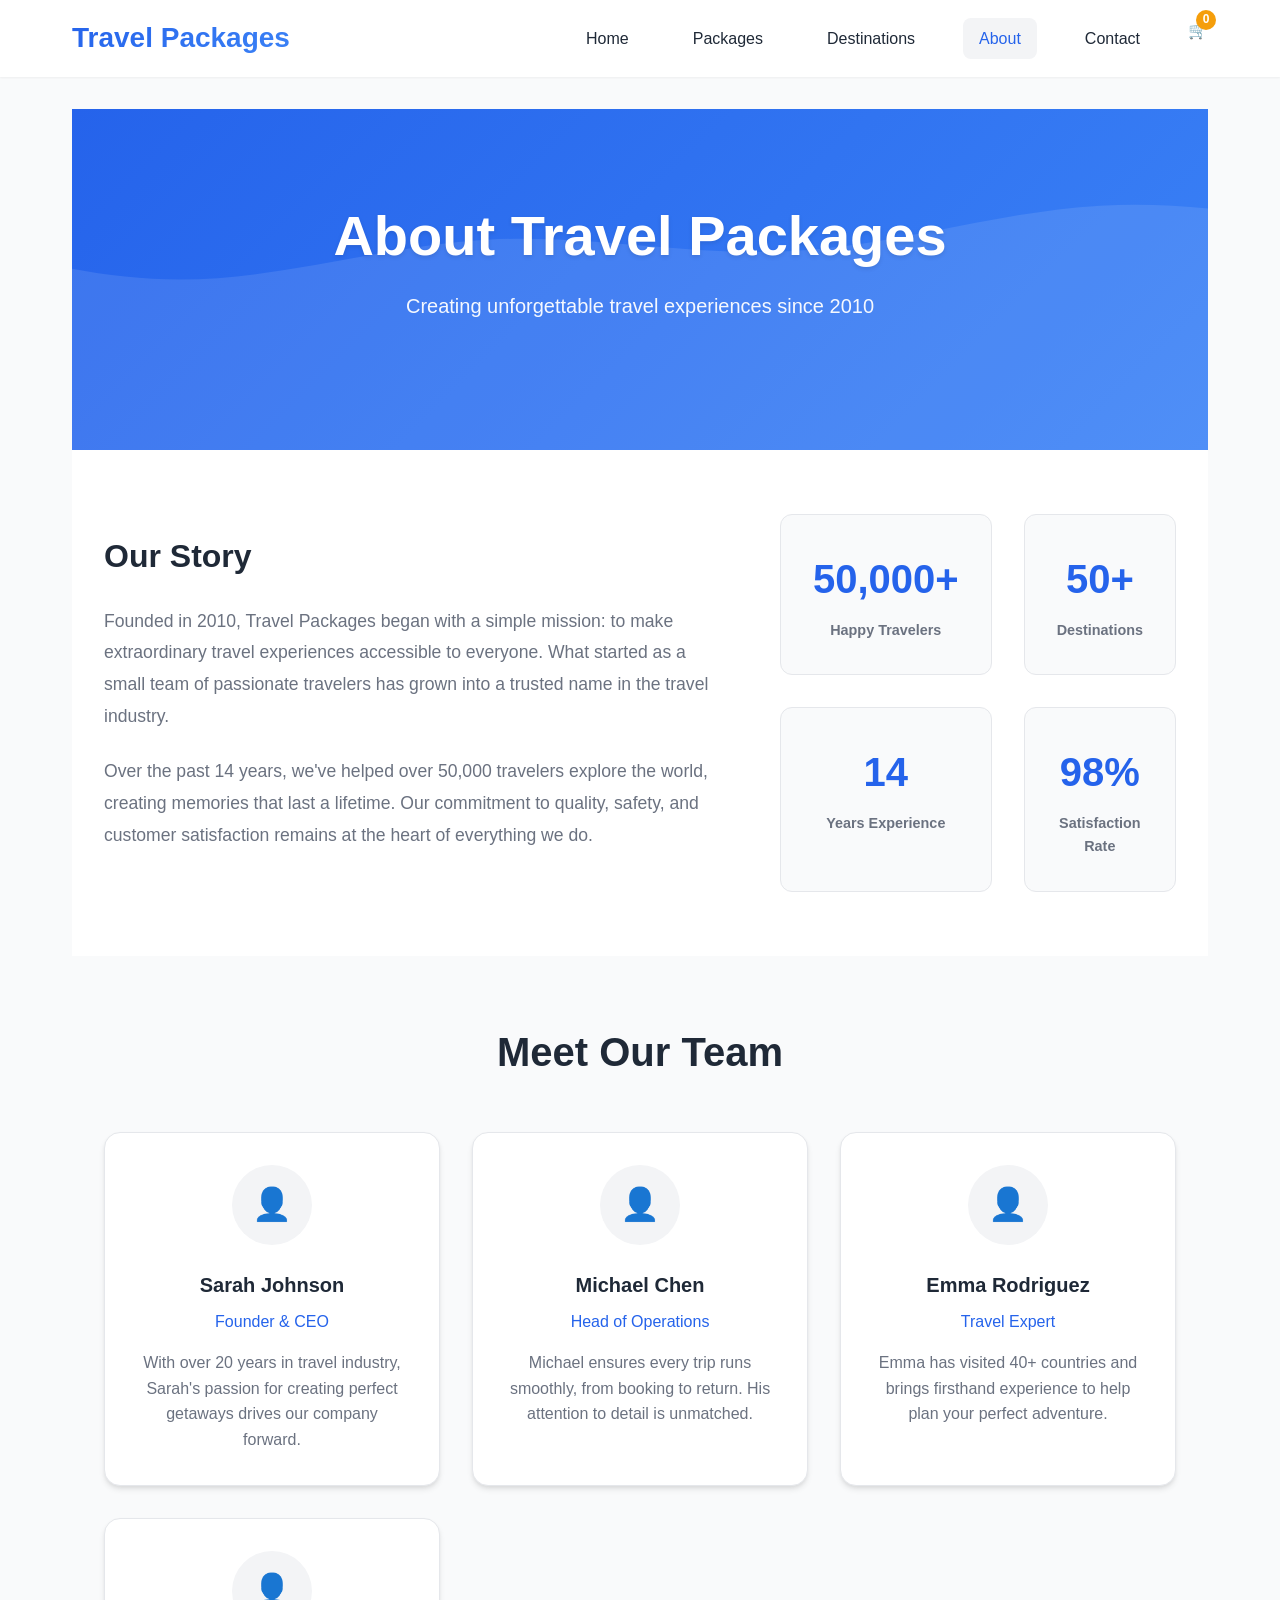
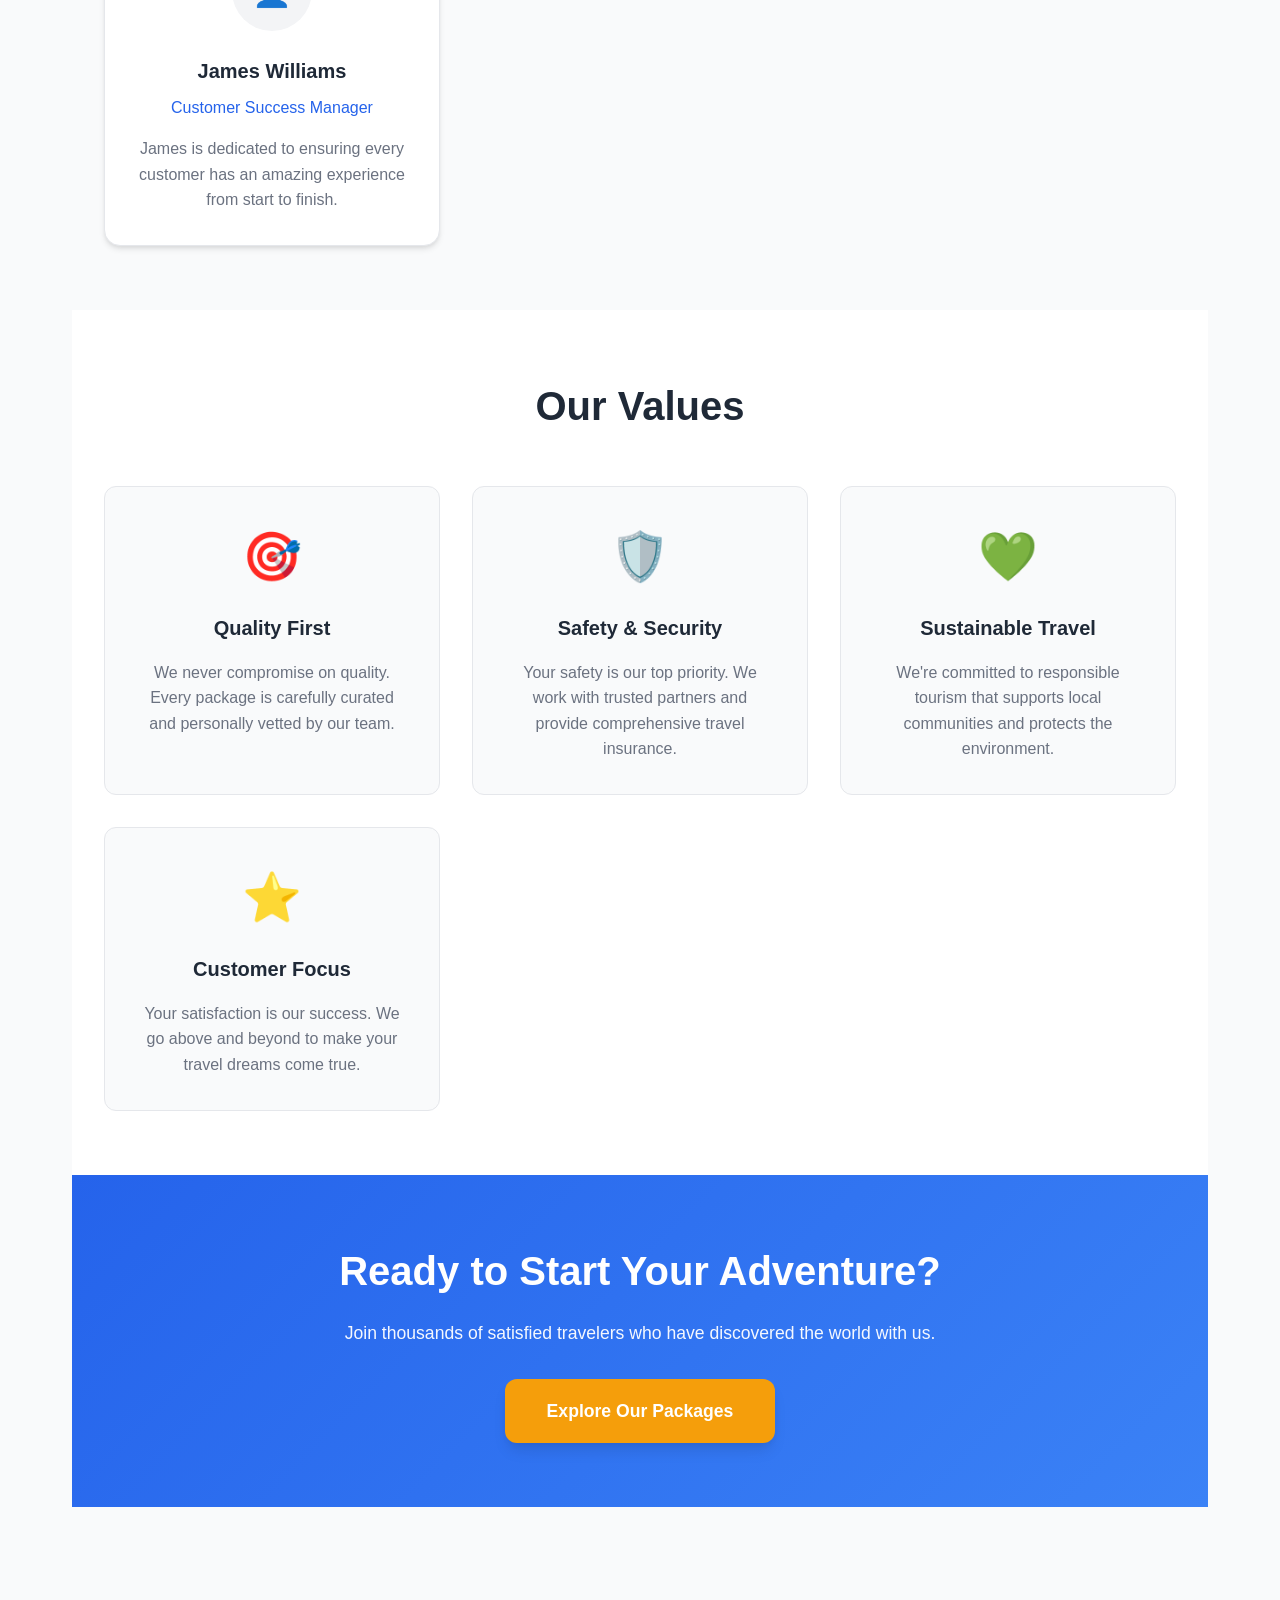
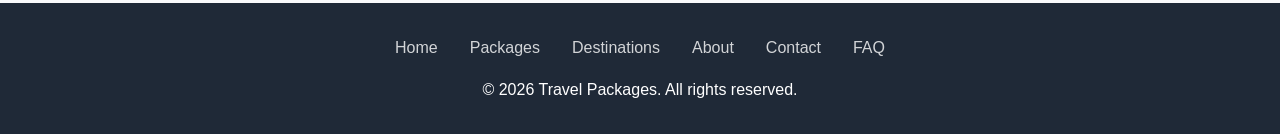
==== about.html @ 9e5606fc "Enhance travel website with modern design, shopping cart, and additional pages - Modern design with " ====
<!DOCTYPE html>
<html lang="en">
<head>
  <meta charset="UTF-8">
  <meta name="viewport" content="width=device-width, initial-scale=1.0">
  <title>About Us - Travel Packages</title>
  <link rel="stylesheet" href="style.css">
</head>
<body>
  <header>
    <div class="header-container">
      <h1>Travel Packages</h1>
      <button class="mobile-menu-toggle" aria-label="Toggle menu">☰</button>
      <nav>
        <a href="index.html">Home</a>
        <a href="packages.html">Packages</a>
        <a href="destinations.html">Destinations</a>
        <a href="about.html" class="active">About</a>
        <a href="contact.html">Contact</a>
        <div class="cart-icon">
          🛒
          <span class="cart-count">0</span>
        </div>
      </nav>
    </div>
  </header>
  <main>
    <section class="hero">
      <div class="hero-content">
        <h2>About Travel Packages</h2>
        <p>Creating unforgettable travel experiences since 2010</p>
      </div>
    </section>
    
    <section class="about-story">
      <div class="about-content">
        <div class="about-text">
          <h3>Our Story</h3>
          <p>Founded in 2010, Travel Packages began with a simple mission: to make extraordinary travel experiences accessible to everyone. What started as a small team of passionate travelers has grown into a trusted name in the travel industry.</p>
          <p>Over the past 14 years, we've helped over 50,000 travelers explore the world, creating memories that last a lifetime. Our commitment to quality, safety, and customer satisfaction remains at the heart of everything we do.</p>
        </div>
        <div class="about-stats">
          <div class="stat">
            <div class="stat-number">50,000+</div>
            <div class="stat-label">Happy Travelers</div>
          </div>
          <div class="stat">
            <div class="stat-number">50+</div>
            <div class="stat-label">Destinations</div>
          </div>
          <div class="stat">
            <div class="stat-number">14</div>
            <div class="stat-label">Years Experience</div>
          </div>
          <div class="stat">
            <div class="stat-number">98%</div>
            <div class="stat-label">Satisfaction Rate</div>
          </div>
        </div>
      </div>
    </section>
    
    <section class="team-section">
      <h2>Meet Our Team</h2>
      <div class="team-grid">
        <div class="team-member">
          <div class="member-avatar">👤</div>
          <h3>Sarah Johnson</h3>
          <p class="member-title">Founder & CEO</p>
          <p class="member-bio">With over 20 years in travel industry, Sarah's passion for creating perfect getaways drives our company forward.</p>
        </div>
        <div class="team-member">
          <div class="member-avatar">👤</div>
          <h3>Michael Chen</h3>
          <p class="member-title">Head of Operations</p>
          <p class="member-bio">Michael ensures every trip runs smoothly, from booking to return. His attention to detail is unmatched.</p>
        </div>
        <div class="team-member">
          <div class="member-avatar">👤</div>
          <h3>Emma Rodriguez</h3>
          <p class="member-title">Travel Expert</p>
          <p class="member-bio">Emma has visited 40+ countries and brings firsthand experience to help plan your perfect adventure.</p>
        </div>
        <div class="team-member">
          <div class="member-avatar">👤</div>
          <h3>James Williams</h3>
          <p class="member-title">Customer Success Manager</p>
          <p class="member-bio">James is dedicated to ensuring every customer has an amazing experience from start to finish.</p>
        </div>
      </div>
    </section>
    
    <section class="values-section">
      <h2>Our Values</h2>
      <div class="values-grid">
        <div class="value">
          <div class="value-icon">🎯</div>
          <h3>Quality First</h3>
          <p>We never compromise on quality. Every package is carefully curated and personally vetted by our team.</p>
        </div>
        <div class="value">
          <div class="value-icon">🛡️</div>
          <h3>Safety & Security</h3>
          <p>Your safety is our top priority. We work with trusted partners and provide comprehensive travel insurance.</p>
        </div>
        <div class="value">
          <div class="value-icon">💚</div>
          <h3>Sustainable Travel</h3>
          <p>We're committed to responsible tourism that supports local communities and protects the environment.</p>
        </div>
        <div class="value">
          <div class="value-icon">⭐</div>
          <h3>Customer Focus</h3>
          <p>Your satisfaction is our success. We go above and beyond to make your travel dreams come true.</p>
        </div>
      </div>
    </section>
    
    <section class="cta-section">
      <h2>Ready to Start Your Adventure?</h2>
      <p>Join thousands of satisfied travelers who have discovered the world with us.</p>
      <a href="packages.html" class="cta">Explore Our Packages</a>
    </section>
  </main>
  <footer>
    <div class="footer-content">
      <div class="footer-links">
        <a href="index.html">Home</a>
        <a href="packages.html">Packages</a>
        <a href="destinations.html">Destinations</a>
        <a href="about.html">About</a>
        <a href="contact.html">Contact</a>
        <a href="faq.html">FAQ</a>
      </div>
      <p>&copy; 2026 Travel Packages. All rights reserved.</p>
    </div>
  </footer>
  
  <script src="main.js"></script>
</body>
</html>
---- style.css ----
/* Modern CSS Reset and Variables */
:root {
  --primary-color: #2563eb;
  --primary-dark: #1e40af;
  --primary-light: #3b82f6;
  --secondary-color: #10b981;
  --accent-color: #f59e0b;
  --text-primary: #1f2937;
  --text-secondary: #6b7280;
  --text-light: #9ca3af;
  --bg-primary: #ffffff;
  --bg-secondary: #f9fafb;
  --bg-tertiary: #f3f4f6;
  --border-color: #e5e7eb;
  --shadow-sm: 0 1px 2px 0 rgba(0, 0, 0, 0.05);
  --shadow-md: 0 4px 6px -1px rgba(0, 0, 0, 0.1), 0 2px 4px -1px rgba(0, 0, 0, 0.06);
  --shadow-lg: 0 10px 15px -3px rgba(0, 0, 0, 0.1), 0 4px 6px -2px rgba(0, 0, 0, 0.05);
  --shadow-xl: 0 20px 25px -5px rgba(0, 0, 0, 0.1), 0 10px 10px -5px rgba(0, 0, 0, 0.04);
  --radius-sm: 0.375rem;
  --radius-md: 0.5rem;
  --radius-lg: 0.75rem;
  --radius-xl: 1rem;
}

* {
  box-sizing: border-box;
  margin: 0;
  padding: 0;
}

body {
  font-family: -apple-system, BlinkMacSystemFont, 'Segoe UI', Roboto, 'Helvetica Neue', Arial, sans-serif;
  line-height: 1.6;
  color: var(--text-primary);
  background: var(--bg-secondary);
  -webkit-font-smoothing: antialiased;
  -moz-osx-font-smoothing: grayscale;
}
/* Header and Navigation */
header {
  background: var(--bg-primary);
  color: var(--text-primary);
  padding: 1rem 0;
  box-shadow: var(--shadow-sm);
  position: sticky;
  top: 0;
  z-index: 100;
  -webkit-backdrop-filter: blur(10px);
  backdrop-filter: blur(10px);
  background: rgba(255, 255, 255, 0.95);
}

.header-container {
  max-width: 1200px;
  margin: 0 auto;
  padding: 0 2rem;
  display: flex;
  justify-content: space-between;
  align-items: center;
}

header h1 {
  font-size: 1.75rem;
  font-weight: 700;
  background: linear-gradient(135deg, var(--primary-color), var(--primary-light));
  -webkit-background-clip: text;
  -webkit-text-fill-color: transparent;
  background-clip: text;
}

nav {
  display: flex;
  gap: 2rem;
}

nav a {
  color: var(--text-primary);
  text-decoration: none;
  font-weight: 500;
  padding: 0.5rem 1rem;
  border-radius: var(--radius-md);
  transition: all 0.3s ease;
  position: relative;
}

nav a:hover {
  color: var(--primary-color);
  background: var(--bg-tertiary);
}

nav a.active {
  color: var(--primary-color);
  background: var(--bg-tertiary);
}

/* Mobile Menu Toggle */
.mobile-menu-toggle {
  display: none;
  background: none;
  border: none;
  font-size: 1.5rem;
  cursor: pointer;
  color: var(--text-primary);
}
/* Hero Section */
.hero {
  background: linear-gradient(135deg, var(--primary-color), var(--primary-light));
  color: white;
  padding: 6rem 2rem;
  text-align: center;
  position: relative;
  overflow: hidden;
}

.hero::before {
  content: '';
  position: absolute;
  top: 0;
  left: 0;
  right: 0;
  bottom: 0;
  background: url('data:image/svg+xml,<svg xmlns="http://www.w3.org/2000/svg" viewBox="0 0 1440 320"><path fill="%23ffffff" fill-opacity="0.1" d="M0,96L48,112C96,128,192,160,288,160C384,160,480,128,576,122.7C672,117,768,139,864,133.3C960,128,1056,96,1152,90.7C1248,85,1344,107,1392,117.3L1440,128L1440,320L1392,320C1344,320,1248,320,1152,320C1056,320,960,320,864,320C768,320,672,320,576,320C480,320,384,320,288,320C192,320,96,320,48,320L0,320Z"></path></svg>') no-repeat bottom;
  background-size: cover;
}

.hero-content {
  position: relative;
  z-index: 1;
  max-width: 800px;
  margin: 0 auto;
}

.hero h2 {
  font-size: 3.5rem;
  font-weight: 800;
  margin-bottom: 1.5rem;
  line-height: 1.1;
  text-shadow: 0 2px 4px rgba(0,0,0,0.1);
}

.hero p {
  font-size: 1.25rem;
  margin-bottom: 2rem;
  opacity: 0.95;
  font-weight: 400;
}

.cta {
  display: inline-block;
  padding: 1rem 2.5rem;
  background: var(--accent-color);
  color: white;
  border-radius: var(--radius-lg);
  text-decoration: none;
  font-weight: 600;
  font-size: 1.1rem;
  transition: all 0.3s ease;
  box-shadow: var(--shadow-lg);
  border: 2px solid transparent;
}

.cta:hover {
  transform: translateY(-2px);
  box-shadow: var(--shadow-xl);
  background: #dc2626;
}
/* Main Content Layout */
main {
  max-width: 1200px;
  margin: 0 auto;
  padding: 2rem;
  min-height: calc(100vh - 200px);
}

/* Package Cards */
.packages {
  display: grid;
  grid-template-columns: repeat(auto-fit, minmax(320px, 1fr));
  gap: 2rem;
  margin: 3rem 0;
}

.package {
  background: var(--bg-primary);
  border-radius: var(--radius-xl);
  box-shadow: var(--shadow-md);
  padding: 2rem;
  text-align: center;
  transition: all 0.3s ease;
  position: relative;
  overflow: hidden;
  border: 1px solid var(--border-color);
}

.package::before {
  content: '';
  position: absolute;
  top: 0;
  left: 0;
  right: 0;
  height: 4px;
  background: linear-gradient(90deg, var(--primary-color), var(--primary-light));
}

.package:hover {
  transform: translateY(-8px);
  box-shadow: var(--shadow-xl);
}

.package h3 {
  font-size: 1.5rem;
  font-weight: 700;
  margin-bottom: 1rem;
  color: var(--text-primary);
}

.package p {
  color: var(--text-secondary);
  margin-bottom: 1.5rem;
  line-height: 1.6;
}

.price {
  display: block;
  font-size: 2rem;
  font-weight: 800;
  color: var(--primary-color);
  margin: 1.5rem 0;
  position: relative;
}

.price::before {
  content: '£';
  font-size: 1.2rem;
  position: relative;
  top: -0.5rem;
}

.package-features {
  list-style: none;
  margin: 1.5rem 0;
  text-align: left;
}

.package-features li {
  padding: 0.5rem 0;
  color: var(--text-secondary);
  position: relative;
  padding-left: 1.5rem;
}

.package-features li::before {
  content: '✓';
  position: absolute;
  left: 0;
  color: var(--secondary-color);
  font-weight: bold;
}

/* Buttons */
button, .btn {
  background: linear-gradient(135deg, var(--primary-color), var(--primary-light));
  color: white;
  border: none;
  padding: 0.75rem 2rem;
  border-radius: var(--radius-md);
  cursor: pointer;
  font-size: 1rem;
  font-weight: 600;
  transition: all 0.3s ease;
  box-shadow: var(--shadow-md);
  text-decoration: none;
  display: inline-block;
}

button:hover, .btn:hover {
  transform: translateY(-2px);
  box-shadow: var(--shadow-lg);
  background: linear-gradient(135deg, var(--primary-dark), var(--primary-color));
}

button:active, .btn:active {
  transform: translateY(0);
}

.btn-secondary {
  background: var(--bg-tertiary);
  color: var(--text-primary);
}

.btn-secondary:hover {
  background: var(--border-color);
}
/* Contact Form */
.contact-form {
  max-width: 600px;
  margin: 3rem auto;
  background: var(--bg-primary);
  padding: 2.5rem;
  border-radius: var(--radius-xl);
  box-shadow: var(--shadow-lg);
  border: 1px solid var(--border-color);
}

.form-group {
  margin-bottom: 1.5rem;
}

.contact-form label {
  display: block;
  margin-bottom: 0.5rem;
  font-weight: 600;
  color: var(--text-primary);
}

.contact-form input,
.contact-form textarea {
  width: 100%;
  padding: 0.75rem 1rem;
  border: 2px solid var(--border-color);
  border-radius: var(--radius-md);
  font-size: 1rem;
  transition: all 0.3s ease;
  font-family: inherit;
}

.contact-form input:focus,
.contact-form textarea:focus {
  outline: none;
  border-color: var(--primary-color);
  box-shadow: 0 0 0 3px rgba(37, 99, 235, 0.1);
}

.contact-form textarea {
  resize: vertical;
  min-height: 120px;
}

.form-error {
  color: #dc2626;
  font-size: 0.875rem;
  margin-top: 0.25rem;
  display: none;
}

.form-error.show {
  display: block;
}

.form-success {
  background: #10b981;
  color: white;
  padding: 1rem;
  border-radius: var(--radius-md);
  margin-bottom: 1rem;
  display: none;
}

.form-success.show {
  display: block;
}

/* Footer */
footer {
  background: var(--text-primary);
  color: var(--bg-primary);
  text-align: center;
  padding: 2rem 0;
  margin-top: 4rem;
}

.footer-content {
  max-width: 1200px;
  margin: 0 auto;
  padding: 0 2rem;
}

.footer-links {
  display: flex;
  justify-content: center;
  gap: 2rem;
  margin-bottom: 1rem;
}

.footer-links a {
  color: var(--bg-primary);
  text-decoration: none;
  opacity: 0.8;
  transition: opacity 0.3s ease;
}

.footer-links a:hover {
  opacity: 1;
}

/* Responsive Design */
@media (max-width: 768px) {
  .header-container {
    flex-direction: column;
    gap: 1rem;
  }
  
  .mobile-menu-toggle {
    display: block;
    position: absolute;
    top: 1rem;
    right: 2rem;
  }
  
  nav {
    display: none;
    position: absolute;
    top: 100%;
    left: 0;
    right: 0;
    background: var(--bg-primary);
    flex-direction: column;
    padding: 1rem;
    box-shadow: var(--shadow-lg);
    border-top: 1px solid var(--border-color);
  }
  
  nav.active {
    display: flex;
  }
  
  nav a {
    padding: 1rem;
    border-bottom: 1px solid var(--border-color);
  }
  
  .hero {
    padding: 4rem 1rem;
  }
  
  .hero h2 {
    font-size: 2.5rem;
  }
  
  .hero p {
    font-size: 1.1rem;
  }
  
  .packages {
    grid-template-columns: 1fr;
    gap: 1.5rem;
    margin: 2rem 0;
  }
  
  .package {
    padding: 1.5rem;
  }
  
  .contact-form {
    margin: 2rem 1rem;
    padding: 1.5rem;
  }
  
  .footer-links {
    flex-direction: column;
    gap: 1rem;
  }
  
  main {
    padding: 1rem;
  }
}

@media (max-width: 480px) {
  .hero h2 {
    font-size: 2rem;
  }
  
  .hero p {
    font-size: 1rem;
  }
  
  .cta {
    padding: 0.75rem 1.5rem;
    font-size: 1rem;
  }
  
  .package {
    padding: 1rem;
  }
  
  .price {
    font-size: 1.5rem;
  }
}

/* Loading and Animation States */
.loading {
  opacity: 0.6;
  pointer-events: none;
}

.fade-in {
  animation: fadeIn 0.5s ease-in;
}

@keyframes fadeIn {
  from {
    opacity: 0;
    transform: translateY(20px);
  }
  to {
    opacity: 1;
    transform: translateY(0);
  }
}

/* Cart and Booking Styles */
.cart-icon {
  position: relative;
  cursor: pointer;
}

.cart-count {
  position: absolute;
  top: -8px;
  right: -8px;
  background: var(--accent-color);
  color: white;
  border-radius: 50%;
  width: 20px;
  height: 20px;
  display: flex;
  align-items: center;
  justify-content: center;
  font-size: 0.75rem;
  font-weight: bold;
}

.cart-sidebar {
  position: fixed;
  top: 0;
  right: -400px;
  width: 400px;
  height: 100vh;
  background: var(--bg-primary);
  box-shadow: var(--shadow-xl);
  transition: right 0.3s ease;
  z-index: 1000;
  overflow-y: auto;
}

.cart-sidebar.open {
  right: 0;
}

.cart-header {
  padding: 1.5rem;
  border-bottom: 1px solid var(--border-color);
  display: flex;
  justify-content: space-between;
  align-items: center;
}

.cart-items {
  padding: 1.5rem;
}

.cart-empty {
  text-align: center;
  padding: 2rem;
  color: var(--text-secondary);
}

.cart-footer {
  position: absolute;
  bottom: 0;
  left: 0;
  right: 0;
  padding: 1.5rem;
  border-top: 1px solid var(--border-color);
  background: var(--bg-primary);
}

.cart-total {
  font-size: 1.25rem;
  font-weight: 700;
  margin-bottom: 1rem;
  color: var(--text-primary);
}

.overlay {
  position: fixed;
  top: 0;
  left: 0;
  right: 0;
  bottom: 0;
  background: rgba(0, 0, 0, 0.5);
  z-index: 999;
  display: none;
}

.overlay.show {
  display: block;
}

/* Features Section */
.features {
  padding: 4rem 2rem;
  background: var(--bg-primary);
}

.features h2 {
  text-align: center;
  font-size: 2.5rem;
  font-weight: 700;
  margin-bottom: 3rem;
  color: var(--text-primary);
}

.features-grid {
  display: grid;
  grid-template-columns: repeat(auto-fit, minmax(280px, 1fr));
  gap: 2rem;
  max-width: 1200px;
  margin: 0 auto;
}

.feature {
  text-align: center;
  padding: 2rem;
  background: var(--bg-secondary);
  border-radius: var(--radius-lg);
  transition: all 0.3s ease;
  border: 1px solid var(--border-color);
}

.feature:hover {
  transform: translateY(-4px);
  box-shadow: var(--shadow-lg);
}

.feature-icon {
  font-size: 3rem;
  margin-bottom: 1rem;
  display: block;
}

.feature h3 {
  font-size: 1.25rem;
  font-weight: 600;
  margin-bottom: 1rem;
  color: var(--text-primary);
}

.feature p {
  color: var(--text-secondary);
  line-height: 1.6;
}

/* Popular Packages Section */
.popular-packages {
  padding: 4rem 2rem;
  background: var(--bg-secondary);
}

.popular-packages h2 {
  text-align: center;
  font-size: 2.5rem;
  font-weight: 700;
  margin-bottom: 3rem;
  color: var(--text-primary);
}

/* Contact Page Styles */
.contact-section {
  padding: 4rem 2rem;
  max-width: 1200px;
  margin: 0 auto;
}

.contact-header {
  text-align: center;
  margin-bottom: 3rem;
}

.contact-header h2 {
  font-size: 2.5rem;
  font-weight: 700;
  margin-bottom: 1rem;
  color: var(--text-primary);
}

.contact-header p {
  font-size: 1.1rem;
  color: var(--text-secondary);
  max-width: 600px;
  margin: 0 auto;
}

.contact-content {
  display: grid;
  grid-template-columns: 1fr 2fr;
  gap: 3rem;
  align-items: start;
}

.contact-info {
  background: var(--bg-primary);
  padding: 2rem;
  border-radius: var(--radius-xl);
  box-shadow: var(--shadow-md);
  border: 1px solid var(--border-color);
}

.contact-info h3 {
  font-size: 1.5rem;
  font-weight: 600;
  margin-bottom: 1.5rem;
  color: var(--text-primary);
}

.contact-item {
  margin-bottom: 1rem;
  padding: 0.75rem 0;
  border-bottom: 1px solid var(--border-color);
}

.contact-item:last-child {
  border-bottom: none;
}

.contact-item strong {
  color: var(--text-primary);
  margin-right: 0.5rem;
}

/* Form Select Styling */
.contact-form select {
  width: 100%;
  padding: 0.75rem 1rem;
  border: 2px solid var(--border-color);
  border-radius: var(--radius-md);
  font-size: 1rem;
  transition: all 0.3s ease;
  font-family: inherit;
  background: var(--bg-primary);
  cursor: pointer;
}

.contact-form select:focus {
  outline: none;
  border-color: var(--primary-color);
  box-shadow: 0 0 0 3px rgba(37, 99, 235, 0.1);
}

@media (max-width: 768px) {
  .contact-content {
    grid-template-columns: 1fr;
    gap: 2rem;
  }
  
  .contact-section {
    padding: 2rem 1rem;
  }
}

/* Package Filters */
.packages-header {
  text-align: center;
  margin-bottom: 3rem;
  padding: 2rem;
}

.packages-header h2 {
  font-size: 2.5rem;
  font-weight: 700;
  margin-bottom: 1rem;
  color: var(--text-primary);
}

.packages-header p {
  font-size: 1.1rem;
  color: var(--text-secondary);
  max-width: 800px;
  margin: 0 auto 2rem;
}

.package-filters {
  display: flex;
  justify-content: center;
  gap: 1rem;
  flex-wrap: wrap;
  margin-bottom: 2rem;
}

.filter-btn {
  background: var(--bg-primary);
  color: var(--text-primary);
  border: 2px solid var(--border-color);
  padding: 0.5rem 1.5rem;
  border-radius: var(--radius-md);
  cursor: pointer;
  font-size: 0.9rem;
  font-weight: 500;
  transition: all 0.3s ease;
}

.filter-btn:hover {
  border-color: var(--primary-color);
  color: var(--primary-color);
}

.filter-btn.active {
  background: var(--primary-color);
  color: white;
  border-color: var(--primary-color);
}

/* Package animations */
.package.hidden {
  display: none;
}

.package.fade-in {
  animation: fadeIn 0.5s ease-in;
}

/* About Page Styles */
.about-story {
  padding: 4rem 2rem;
  background: var(--bg-primary);
}

.about-content {
  max-width: 1200px;
  margin: 0 auto;
  display: grid;
  grid-template-columns: 2fr 1fr;
  gap: 4rem;
  align-items: center;
}

.about-text h3 {
  font-size: 2rem;
  font-weight: 700;
  margin-bottom: 1.5rem;
  color: var(--text-primary);
}

.about-text p {
  font-size: 1.1rem;
  line-height: 1.8;
  color: var(--text-secondary);
  margin-bottom: 1.5rem;
}

.about-stats {
  display: grid;
  grid-template-columns: 1fr 1fr;
  gap: 2rem;
}

.stat {
  text-align: center;
  padding: 2rem;
  background: var(--bg-secondary);
  border-radius: var(--radius-lg);
  border: 1px solid var(--border-color);
}

.stat-number {
  font-size: 2.5rem;
  font-weight: 800;
  color: var(--primary-color);
  margin-bottom: 0.5rem;
}

.stat-label {
  font-size: 0.9rem;
  color: var(--text-secondary);
  font-weight: 600;
}

/* Team Section */
.team-section {
  padding: 4rem 2rem;
  background: var(--bg-secondary);
}

.team-section h2 {
  text-align: center;
  font-size: 2.5rem;
  font-weight: 700;
  margin-bottom: 3rem;
  color: var(--text-primary);
}

.team-grid {
  display: grid;
  grid-template-columns: repeat(auto-fit, minmax(280px, 1fr));
  gap: 2rem;
  max-width: 1200px;
  margin: 0 auto;
}

.team-member {
  text-align: center;
  padding: 2rem;
  background: var(--bg-primary);
  border-radius: var(--radius-xl);
  box-shadow: var(--shadow-md);
  transition: all 0.3s ease;
  border: 1px solid var(--border-color);
}

.team-member:hover {
  transform: translateY(-4px);
  box-shadow: var(--shadow-lg);
}

.member-avatar {
  width: 80px;
  height: 80px;
  background: var(--bg-tertiary);
  border-radius: 50%;
  margin: 0 auto 1.5rem;
  display: flex;
  align-items: center;
  justify-content: center;
  font-size: 2rem;
}

.team-member h3 {
  font-size: 1.25rem;
  font-weight: 600;
  margin-bottom: 0.5rem;
  color: var(--text-primary);
}

.member-title {
  color: var(--primary-color);
  font-weight: 500;
  margin-bottom: 1rem;
}

.member-bio {
  color: var(--text-secondary);
  line-height: 1.6;
}

/* Values Section */
.values-section {
  padding: 4rem 2rem;
  background: var(--bg-primary);
}

.values-section h2 {
  text-align: center;
  font-size: 2.5rem;
  font-weight: 700;
  margin-bottom: 3rem;
  color: var(--text-primary);
}

.values-grid {
  display: grid;
  grid-template-columns: repeat(auto-fit, minmax(280px, 1fr));
  gap: 2rem;
  max-width: 1200px;
  margin: 0 auto;
}

.value {
  text-align: center;
  padding: 2rem;
  background: var(--bg-secondary);
  border-radius: var(--radius-lg);
  transition: all 0.3s ease;
  border: 1px solid var(--border-color);
}

.value:hover {
  transform: translateY(-4px);
  box-shadow: var(--shadow-md);
}

.value-icon {
  font-size: 3rem;
  margin-bottom: 1rem;
  display: block;
}

.value h3 {
  font-size: 1.25rem;
  font-weight: 600;
  margin-bottom: 1rem;
  color: var(--text-primary);
}

.value p {
  color: var(--text-secondary);
  line-height: 1.6;
}

/* CTA Section */
.cta-section {
  padding: 4rem 2rem;
  background: linear-gradient(135deg, var(--primary-color), var(--primary-light));
  color: white;
  text-align: center;
}

.cta-section h2 {
  font-size: 2.5rem;
  font-weight: 700;
  margin-bottom: 1rem;
}

.cta-section p {
  font-size: 1.1rem;
  margin-bottom: 2rem;
  opacity: 0.95;
}

.cta-section .cta {
  background: var(--accent-color);
  color: white;
}

/* Destinations Page Styles */
.destinations-search {
  padding: 2rem;
  background: var(--bg-primary);
  border-bottom: 1px solid var(--border-color);
}

.search-container {
  max-width: 600px;
  margin: 0 auto;
  display: flex;
  gap: 1rem;
}

.search-container input,
.search-container select {
  flex: 1;
  padding: 0.75rem 1rem;
  border: 2px solid var(--border-color);
  border-radius: var(--radius-md);
  font-size: 1rem;
  transition: all 0.3s ease;
}

.search-container input:focus,
.search-container select:focus {
  outline: none;
  border-color: var(--primary-color);
  box-shadow: 0 0 0 3px rgba(37, 99, 235, 0.1);
}

.destinations-grid {
  padding: 4rem 2rem;
  display: grid;
  grid-template-columns: repeat(auto-fit, minmax(350px, 1fr));
  gap: 2rem;
  max-width: 1200px;
  margin: 0 auto;
}

.destination-card {
  background: var(--bg-primary);
  border-radius: var(--radius-xl);
  overflow: hidden;
  box-shadow: var(--shadow-md);
  transition: all 0.3s ease;
  border: 1px solid var(--border-color);
}

.destination-card:hover {
  transform: translateY(-8px);
  box-shadow: var(--shadow-xl);
}

.destination-image {
  height: 200px;
  background: var(--bg-tertiary);
  display: flex;
  align-items: center;
  justify-content: center;
  font-size: 4rem;
}

.image-placeholder {
  opacity: 0.5;
}

.destination-info {
  padding: 2rem;
}

.destination-info h3 {
  font-size: 1.5rem;
  font-weight: 700;
  margin-bottom: 1rem;
  color: var(--text-primary);
}

.destination-description {
  color: var(--text-secondary);
  line-height: 1.6;
  margin-bottom: 1.5rem;
}

.destination-highlights {
  display: flex;
  flex-wrap: wrap;
  gap: 0.5rem;
  margin-bottom: 1.5rem;
}

.highlight {
  background: var(--bg-tertiary);
  color: var(--text-secondary);
  padding: 0.25rem 0.75rem;
  border-radius: var(--radius-sm);
  font-size: 0.85rem;
  font-weight: 500;
}

.destination-meta {
  display: flex;
  justify-content: space-between;
  align-items: center;
  margin-bottom: 1.5rem;
}

.destination-meta .price {
  font-size: 1.25rem;
  font-weight: 700;
  color: var(--primary-color);
}

.destination-meta .duration {
  color: var(--text-secondary);
  font-size: 0.9rem;
}

/* FAQ Page Styles */
.faq-section {
  padding: 4rem 2rem;
  max-width: 900px;
  margin: 0 auto;
}

.faq-container {
  display: flex;
  flex-direction: column;
  gap: 2rem;
}

.faq-category {
  background: var(--bg-primary);
  border-radius: var(--radius-xl);
  padding: 2rem;
  box-shadow: var(--shadow-md);
  border: 1px solid var(--border-color);
}

.faq-category h3 {
  font-size: 1.5rem;
  font-weight: 700;
  margin-bottom: 1.5rem;
  color: var(--text-primary);
}

.faq-item {
  border-bottom: 1px solid var(--border-color);
  padding: 1.5rem 0;
}

.faq-item:last-child {
  border-bottom: none;
}

.faq-question {
  display: flex;
  justify-content: space-between;
  align-items: center;
  cursor: pointer;
  -webkit-user-select: none;
  user-select: none;
}

.faq-question h4 {
  font-size: 1.1rem;
  font-weight: 600;
  color: var(--text-primary);
  margin: 0;
}

.faq-toggle {
  font-size: 1.5rem;
  color: var(--primary-color);
  transition: transform 0.3s ease;
}

.faq-item.active .faq-toggle {
  transform: rotate(45deg);
}

.faq-answer {
  max-height: 0;
  overflow: hidden;
  transition: max-height 0.3s ease;
}

.faq-item.active .faq-answer {
  max-height: 500px;
  margin-top: 1rem;
}

.faq-answer p {
  color: var(--text-secondary);
  line-height: 1.6;
  margin-bottom: 1rem;
}

.faq-answer ul {
  margin: 1rem 0;
  padding-left: 1.5rem;
}

.faq-answer li {
  color: var(--text-secondary);
  margin-bottom: 0.5rem;
}

/* Contact CTA Section */
.contact-cta {
  padding: 4rem 2rem;
  background: var(--bg-secondary);
  text-align: center;
}

.contact-cta h2 {
  font-size: 2.5rem;
  font-weight: 700;
  margin-bottom: 1rem;
  color: var(--text-primary);
}

.contact-cta p {
  font-size: 1.1rem;
  color: var(--text-secondary);
  margin-bottom: 2rem;
}

.cta-buttons {
  display: flex;
  justify-content: center;
  gap: 1rem;
  flex-wrap: wrap;
}

/* Responsive Design for New Pages */
@media (max-width: 768px) {
  .about-content {
    grid-template-columns: 1fr;
    gap: 2rem;
  }
  
  .about-stats {
    grid-template-columns: 1fr 1fr;
  }
  
  .search-container {
    flex-direction: column;
  }
  
  .destinations-grid {
    grid-template-columns: 1fr;
    padding: 2rem 1rem;
  }
  
  .destination-meta {
    flex-direction: column;
    align-items: flex-start;
    gap: 0.5rem;
  }
  
  .cta-buttons {
    flex-direction: column;
    align-items: center;
  }
  
  .faq-section {
    padding: 2rem 1rem;
  }
  
  .faq-category {
    padding: 1.5rem;
  }
}
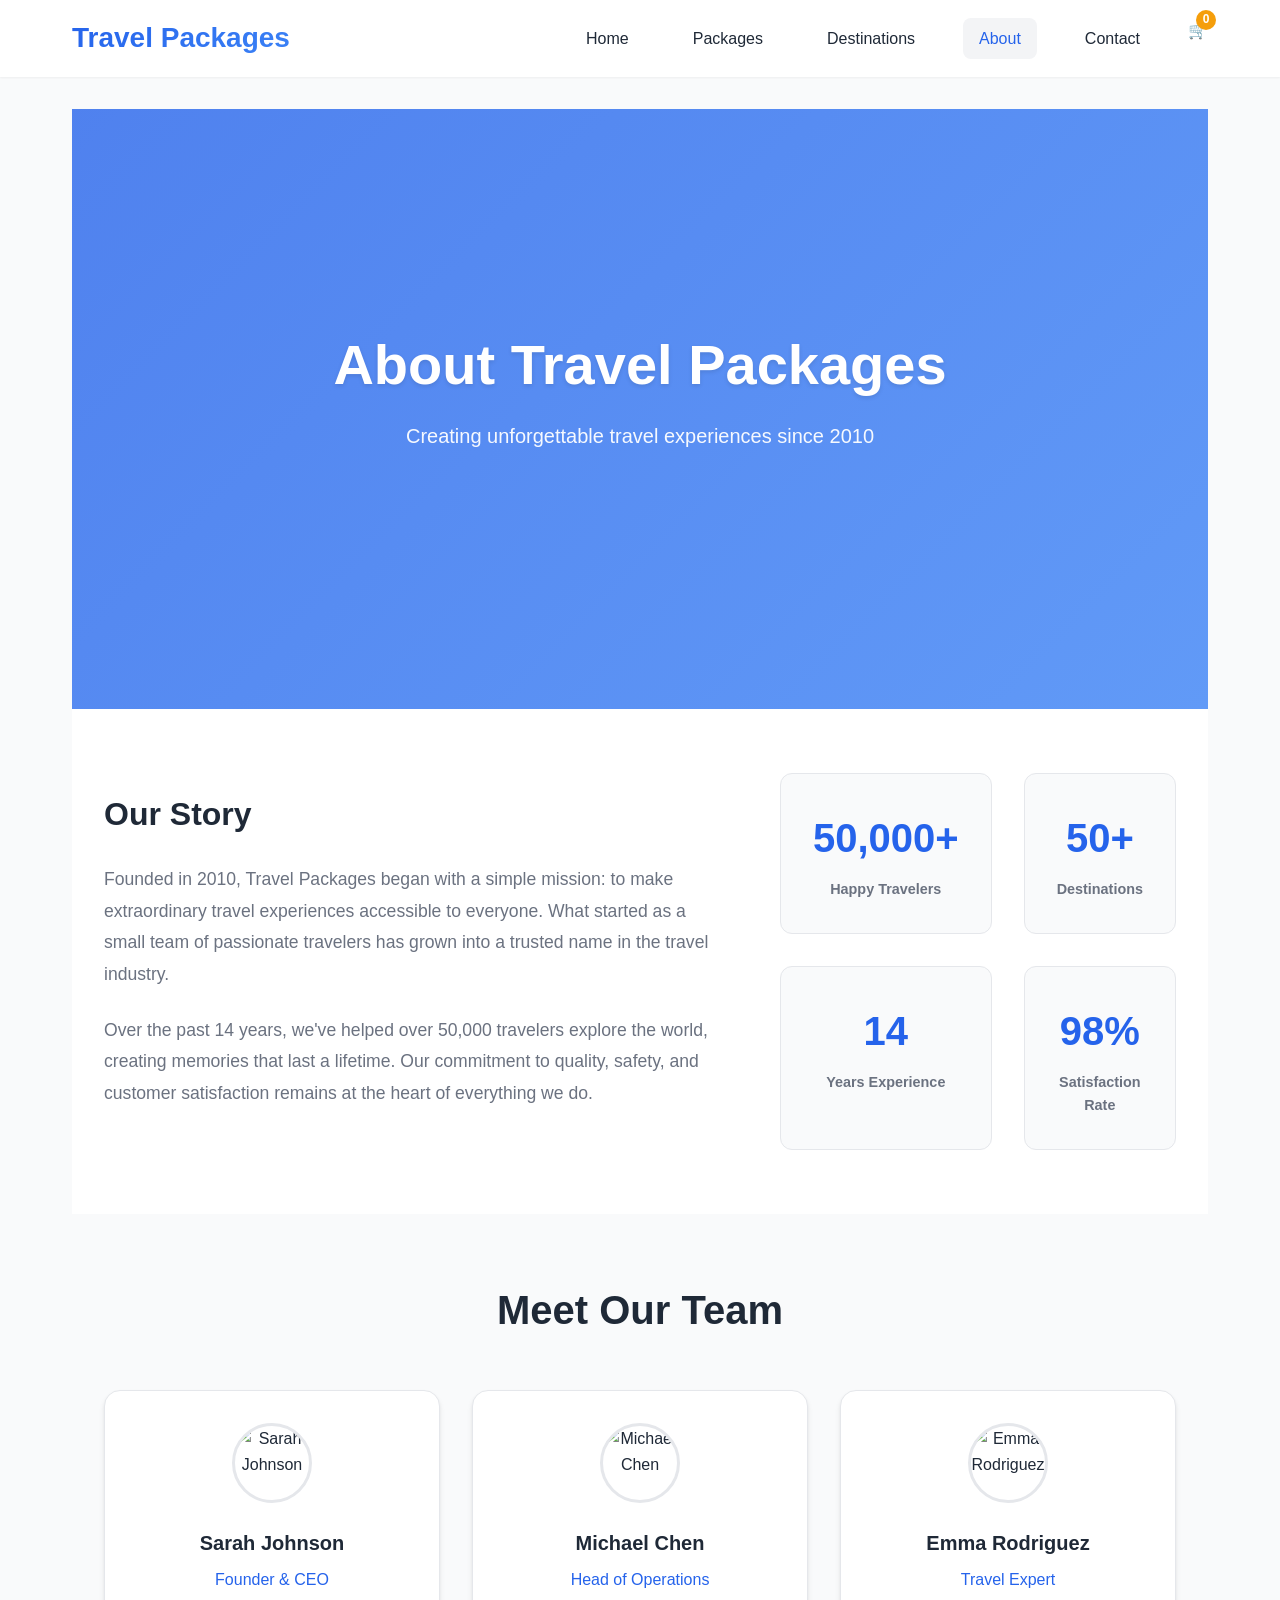
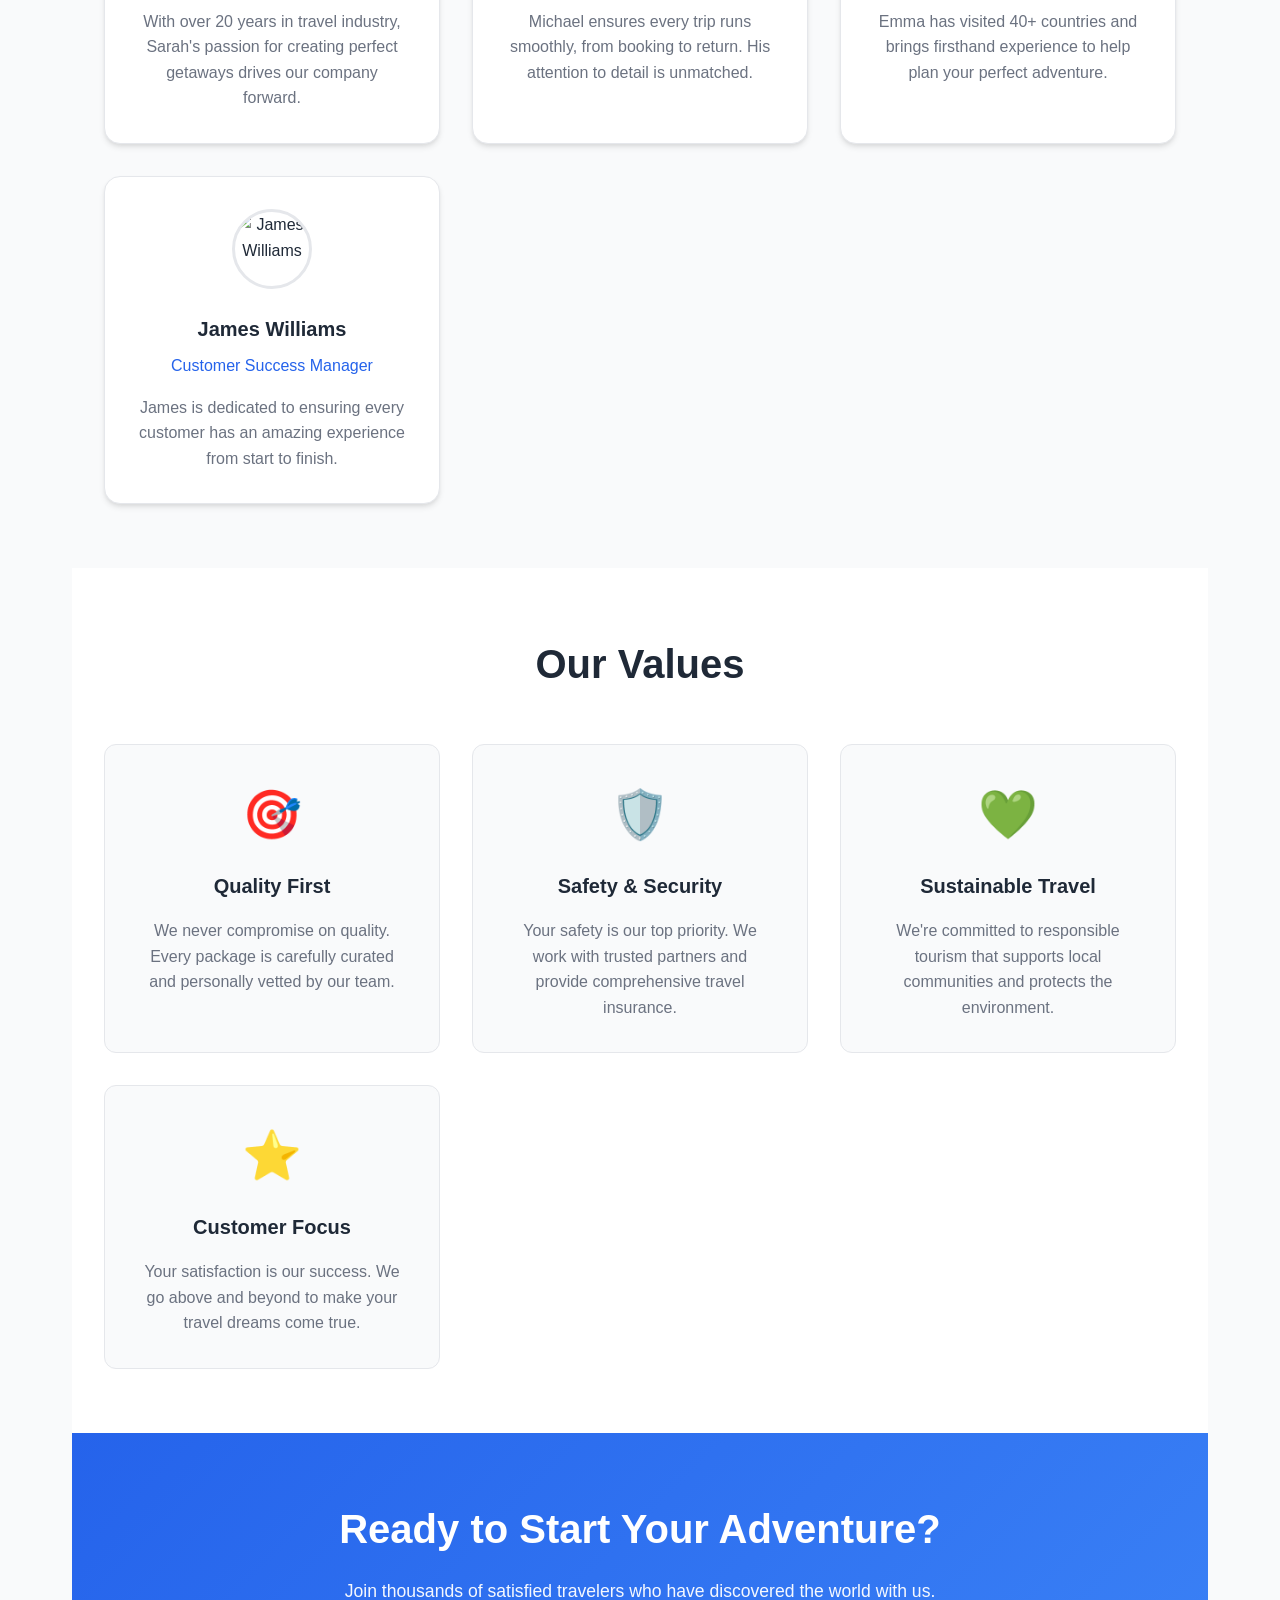
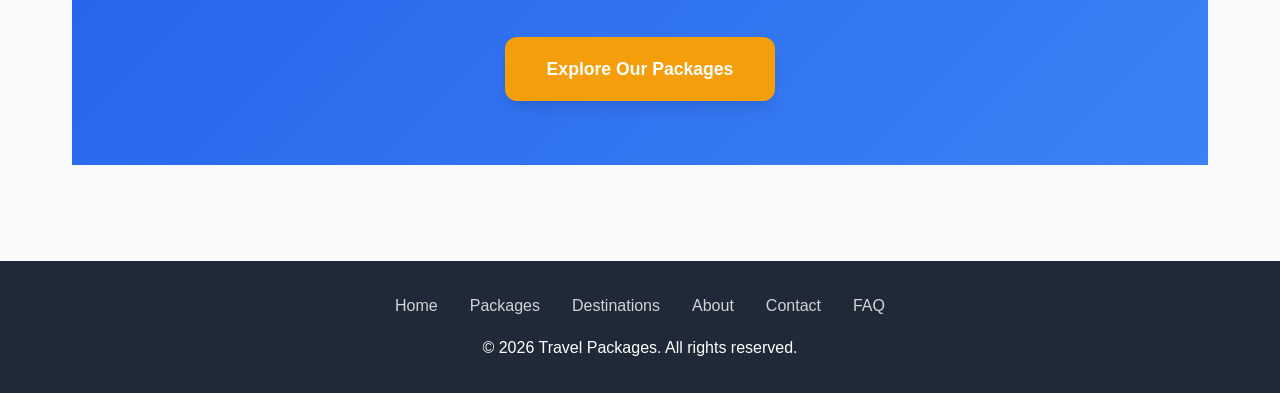
==== commit d2bfc99f: "Add beautiful travel images to enhance website visual appeal - Add hero banner image with overlay ef" ====
--- a/about.html
+++ b/about.html
@@ -64,25 +64,33 @@
       <h2>Meet Our Team</h2>
       <div class="team-grid">
         <div class="team-member">
-          <div class="member-avatar">👤</div>
+          <div class="member-avatar">
+            <img src="https://picsum.photos/seed/sarah-ceo/150/150.jpg" alt="Sarah Johnson">
+          </div>
           <h3>Sarah Johnson</h3>
           <p class="member-title">Founder & CEO</p>
           <p class="member-bio">With over 20 years in travel industry, Sarah's passion for creating perfect getaways drives our company forward.</p>
         </div>
         <div class="team-member">
-          <div class="member-avatar">👤</div>
+          <div class="member-avatar">
+            <img src="https://picsum.photos/seed/michael-operations/150/150.jpg" alt="Michael Chen">
+          </div>
           <h3>Michael Chen</h3>
           <p class="member-title">Head of Operations</p>
           <p class="member-bio">Michael ensures every trip runs smoothly, from booking to return. His attention to detail is unmatched.</p>
         </div>
         <div class="team-member">
-          <div class="member-avatar">👤</div>
+          <div class="member-avatar">
+            <img src="https://picsum.photos/seed/emma-expert/150/150.jpg" alt="Emma Rodriguez">
+          </div>
           <h3>Emma Rodriguez</h3>
           <p class="member-title">Travel Expert</p>
           <p class="member-bio">Emma has visited 40+ countries and brings firsthand experience to help plan your perfect adventure.</p>
         </div>
         <div class="team-member">
-          <div class="member-avatar">👤</div>
+          <div class="member-avatar">
+            <img src="https://picsum.photos/seed/james-success/150/150.jpg" alt="James Williams">
+          </div>
           <h3>James Williams</h3>
           <p class="member-title">Customer Success Manager</p>
           <p class="member-bio">James is dedicated to ensuring every customer has an amazing experience from start to finish.</p>
--- a/style.css
+++ b/style.css
@@ -104,12 +104,27 @@
 }
 /* Hero Section */
 .hero {
-  background: linear-gradient(135deg, var(--primary-color), var(--primary-light));
-  color: white;
-  padding: 6rem 2rem;
-  text-align: center;
   position: relative;
+  min-height: 600px;
+  display: flex;
+  align-items: center;
+  justify-content: center;
   overflow: hidden;
+}
+
+.hero-background {
+  position: absolute;
+  top: 0;
+  left: 0;
+  right: 0;
+  bottom: 0;
+  z-index: 1;
+}
+
+.hero-image {
+  width: 100%;
+  height: 100%;
+  object-fit: cover;
 }
 
 .hero::before {
@@ -119,15 +134,18 @@
   left: 0;
   right: 0;
   bottom: 0;
-  background: url('data:image/svg+xml,<svg xmlns="http://www.w3.org/2000/svg" viewBox="0 0 1440 320"><path fill="%23ffffff" fill-opacity="0.1" d="M0,96L48,112C96,128,192,160,288,160C384,160,480,128,576,122.7C672,117,768,139,864,133.3C960,128,1056,96,1152,90.7C1248,85,1344,107,1392,117.3L1440,128L1440,320L1392,320C1344,320,1248,320,1152,320C1056,320,960,320,864,320C768,320,672,320,576,320C480,320,384,320,288,320C192,320,96,320,48,320L0,320Z"></path></svg>') no-repeat bottom;
-  background-size: cover;
+  background: linear-gradient(135deg, rgba(37, 99, 235, 0.8), rgba(59, 130, 246, 0.8));
+  z-index: 2;
 }
 
 .hero-content {
   position: relative;
-  z-index: 1;
+  z-index: 3;
   max-width: 800px;
   margin: 0 auto;
+  text-align: center;
+  color: white;
+  padding: 2rem;
 }
 
 .hero h2 {
@@ -184,12 +202,36 @@
   background: var(--bg-primary);
   border-radius: var(--radius-xl);
   box-shadow: var(--shadow-md);
-  padding: 2rem;
-  text-align: center;
+  overflow: hidden;
   transition: all 0.3s ease;
   position: relative;
+  border: 1px solid var(--border-color);
+  display: flex;
+  flex-direction: column;
+}
+
+.package-image {
+  width: 100%;
+  height: 200px;
   overflow: hidden;
-  border: 1px solid var(--border-color);
+}
+
+.package-image img {
+  width: 100%;
+  height: 100%;
+  object-fit: cover;
+  transition: transform 0.3s ease;
+}
+
+.package:hover .package-image img {
+  transform: scale(1.05);
+}
+
+.package-content {
+  padding: 2rem;
+  flex: 1;
+  display: flex;
+  flex-direction: column;
 }
 
 .package::before {
@@ -200,6 +242,7 @@
   right: 0;
   height: 4px;
   background: linear-gradient(90deg, var(--primary-color), var(--primary-light));
+  z-index: 1;
 }
 
 .package:hover {
@@ -212,12 +255,14 @@
   font-weight: 700;
   margin-bottom: 1rem;
   color: var(--text-primary);
+  text-align: left;
 }
 
 .package p {
   color: var(--text-secondary);
   margin-bottom: 1.5rem;
   line-height: 1.6;
+  text-align: left;
 }
 
 .price {
@@ -227,6 +272,7 @@
   color: var(--primary-color);
   margin: 1.5rem 0;
   position: relative;
+  text-align: left;
 }
 
 .price::before {
@@ -917,13 +963,16 @@
 .member-avatar {
   width: 80px;
   height: 80px;
-  background: var(--bg-tertiary);
   border-radius: 50%;
   margin: 0 auto 1.5rem;
-  display: flex;
-  align-items: center;
-  justify-content: center;
-  font-size: 2rem;
+  overflow: hidden;
+  border: 3px solid var(--border-color);
+}
+
+.member-avatar img {
+  width: 100%;
+  height: 100%;
+  object-fit: cover;
 }
 
 .team-member h3 {
@@ -1079,15 +1128,18 @@
 
 .destination-image {
   height: 200px;
-  background: var(--bg-tertiary);
-  display: flex;
-  align-items: center;
-  justify-content: center;
-  font-size: 4rem;
-}
-
-.image-placeholder {
-  opacity: 0.5;
+  overflow: hidden;
+}
+
+.destination-image img {
+  width: 100%;
+  height: 100%;
+  object-fit: cover;
+  transition: transform 0.3s ease;
+}
+
+.destination-card:hover .destination-image img {
+  transform: scale(1.05);
 }
 
 .destination-info {
